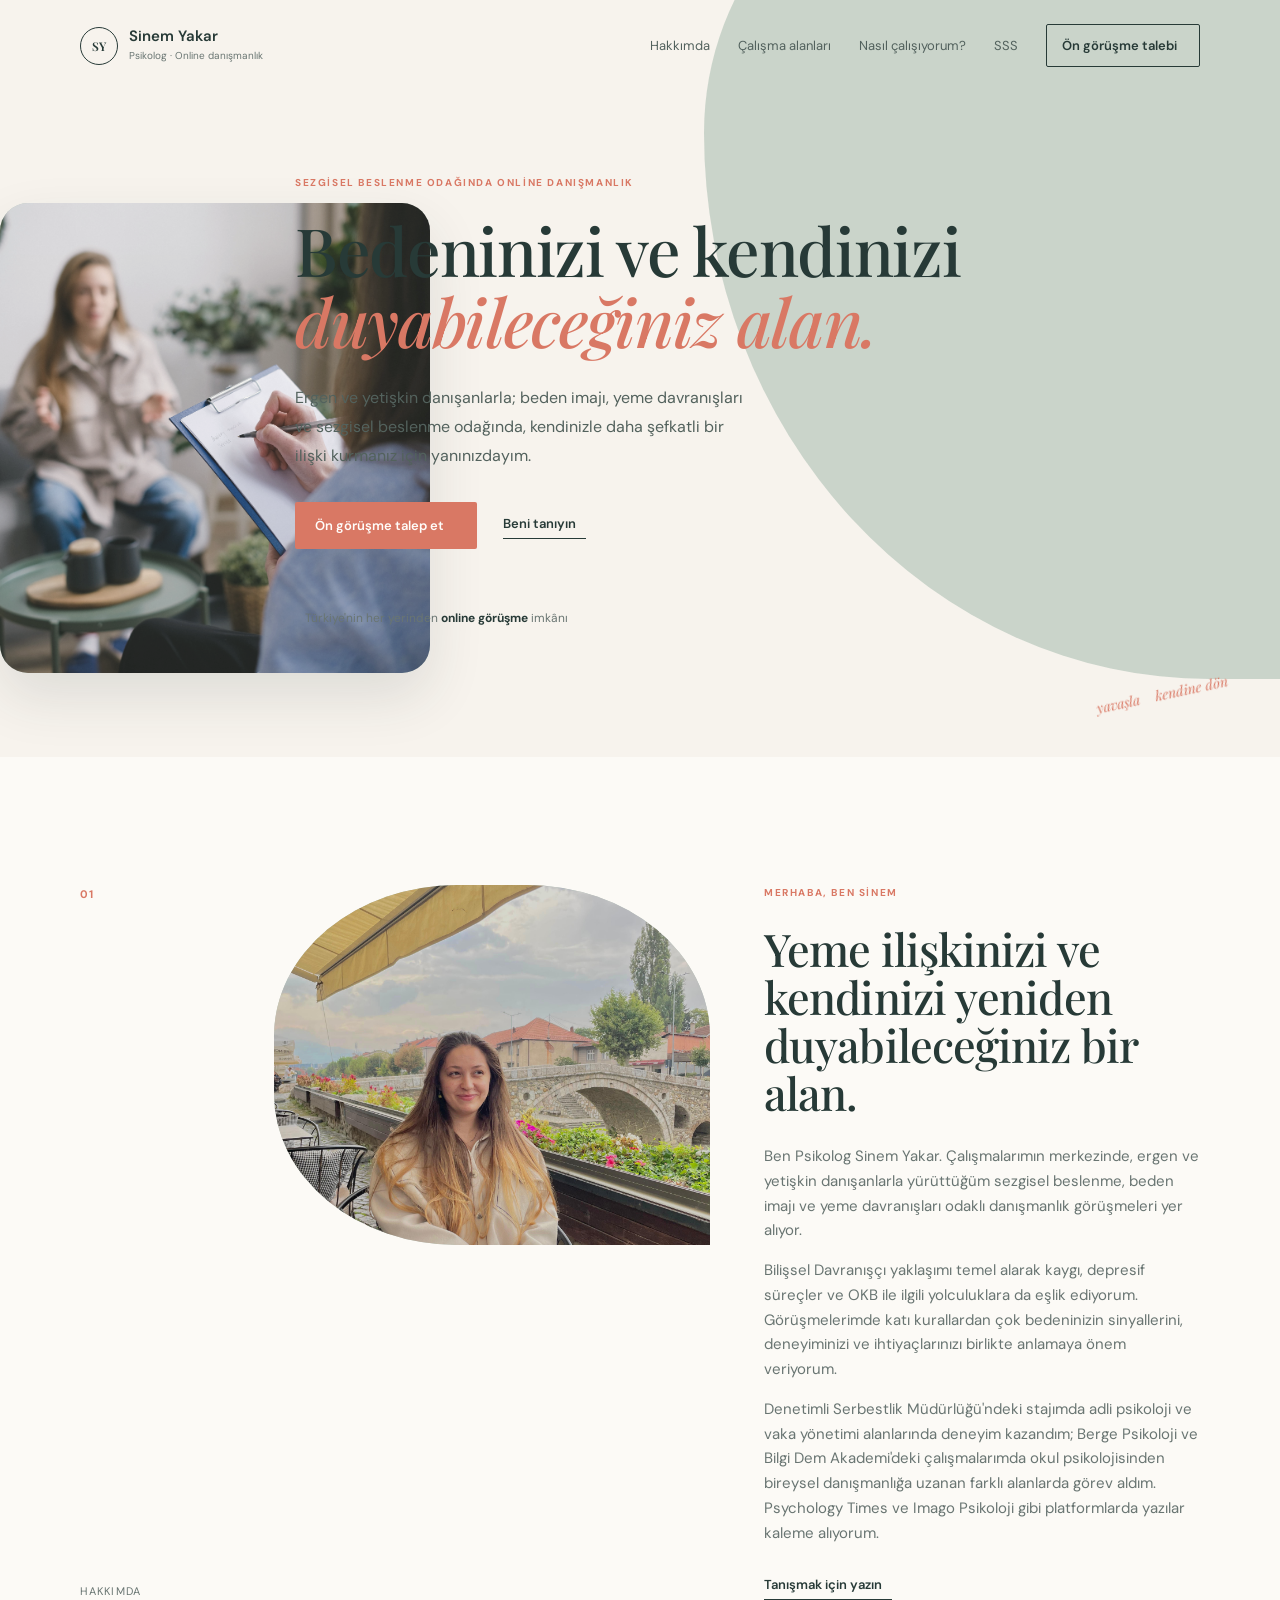
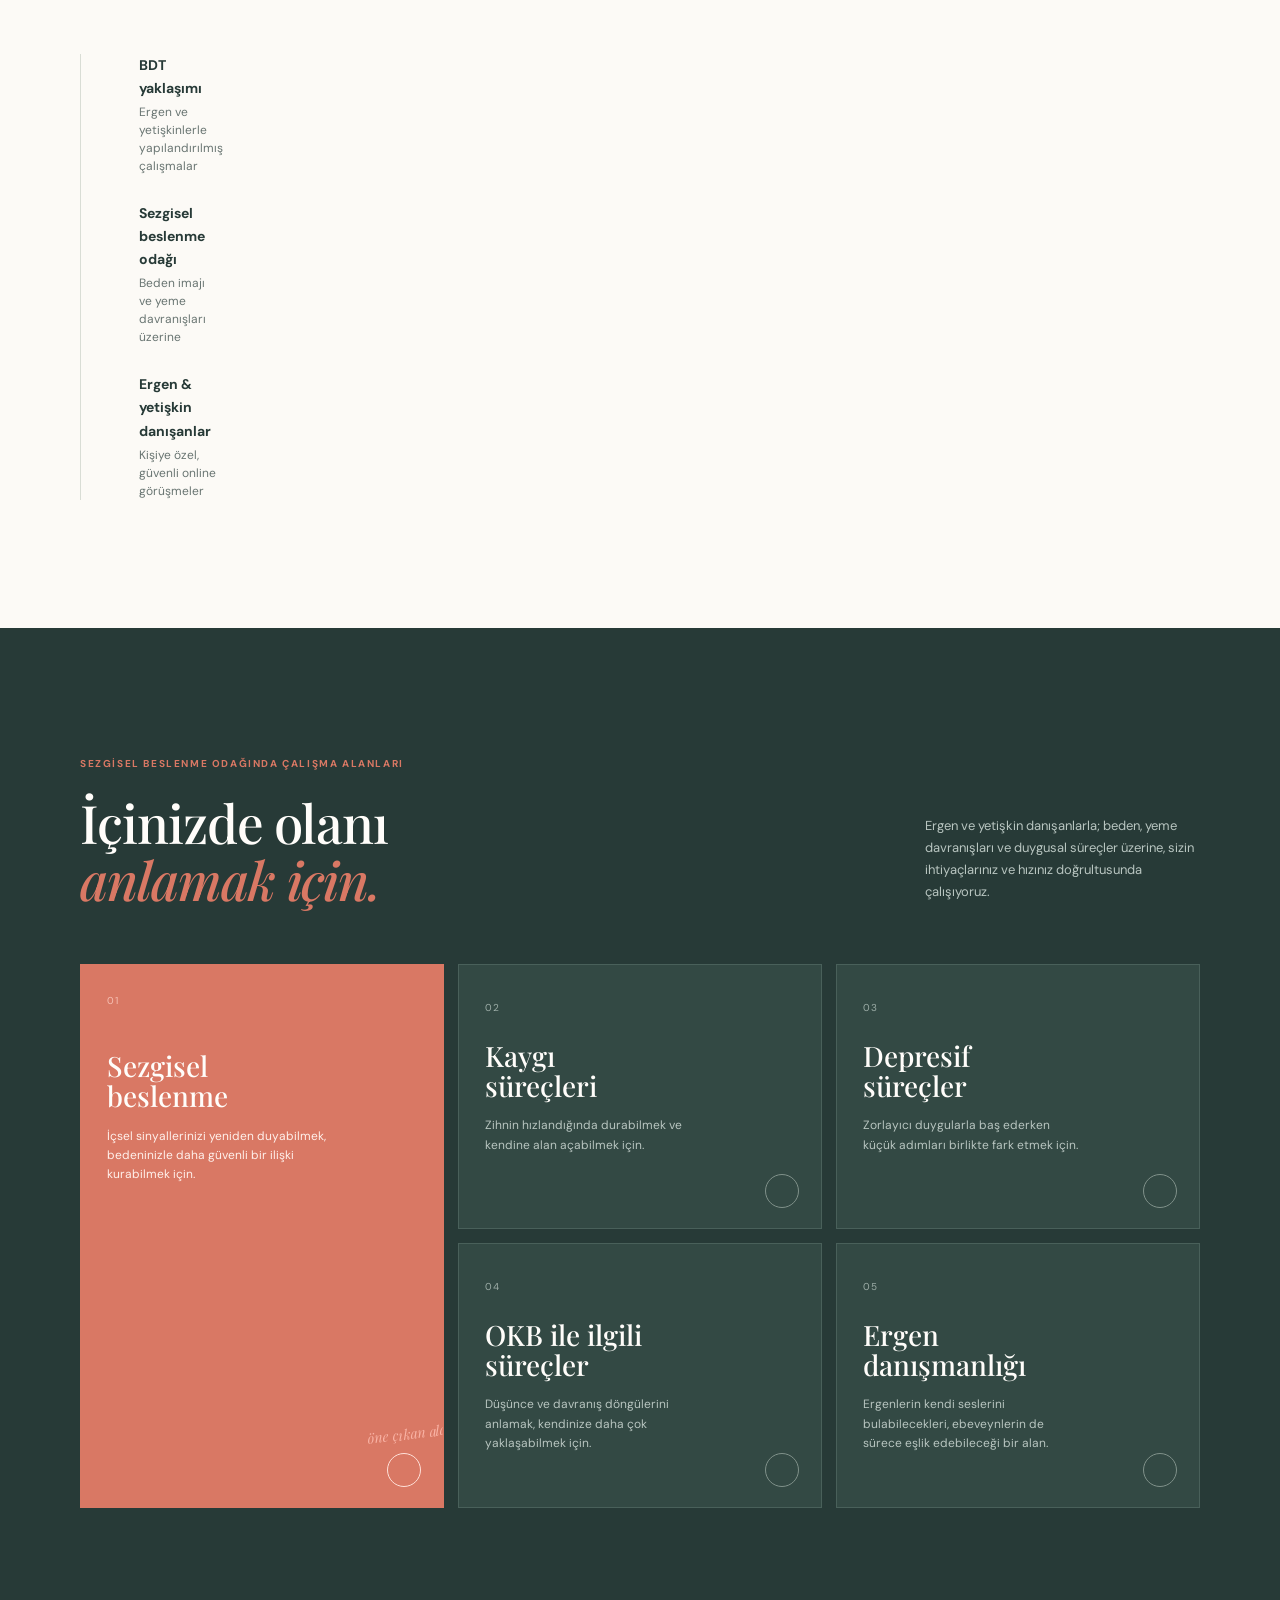
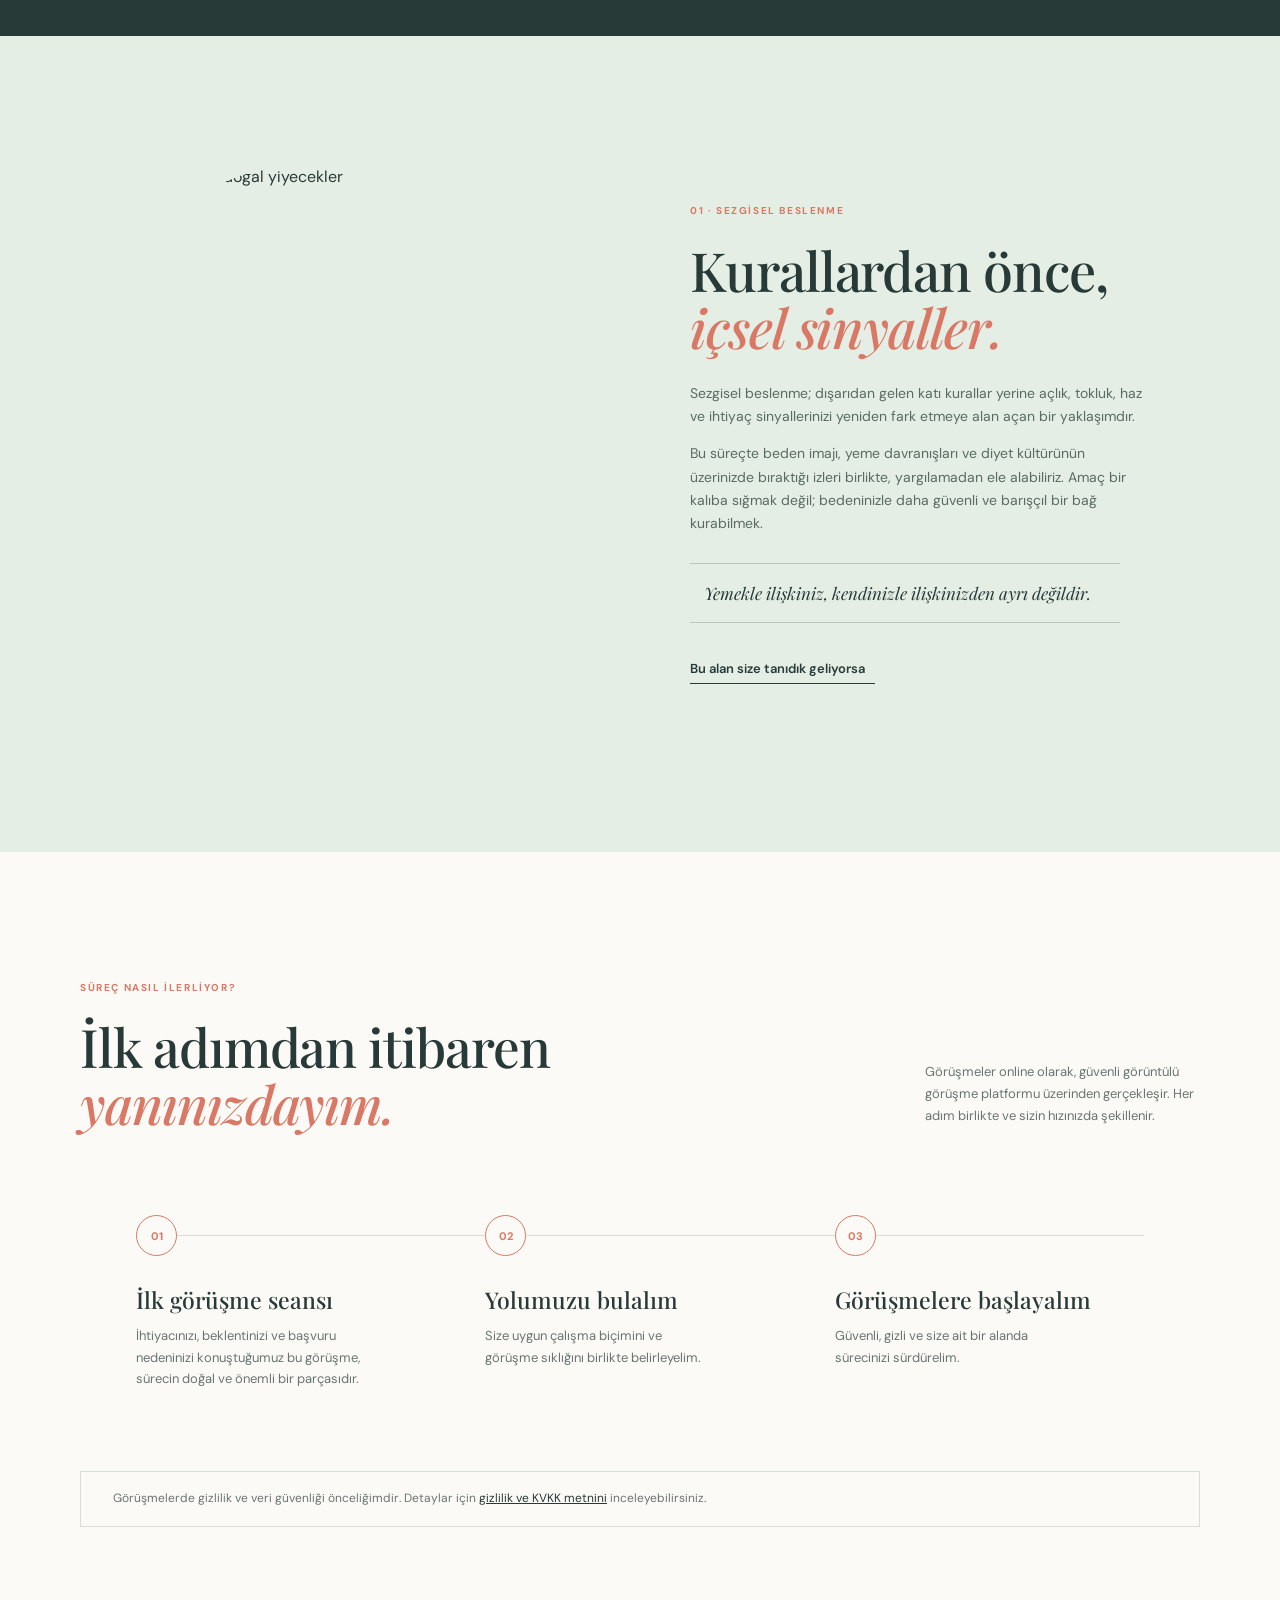
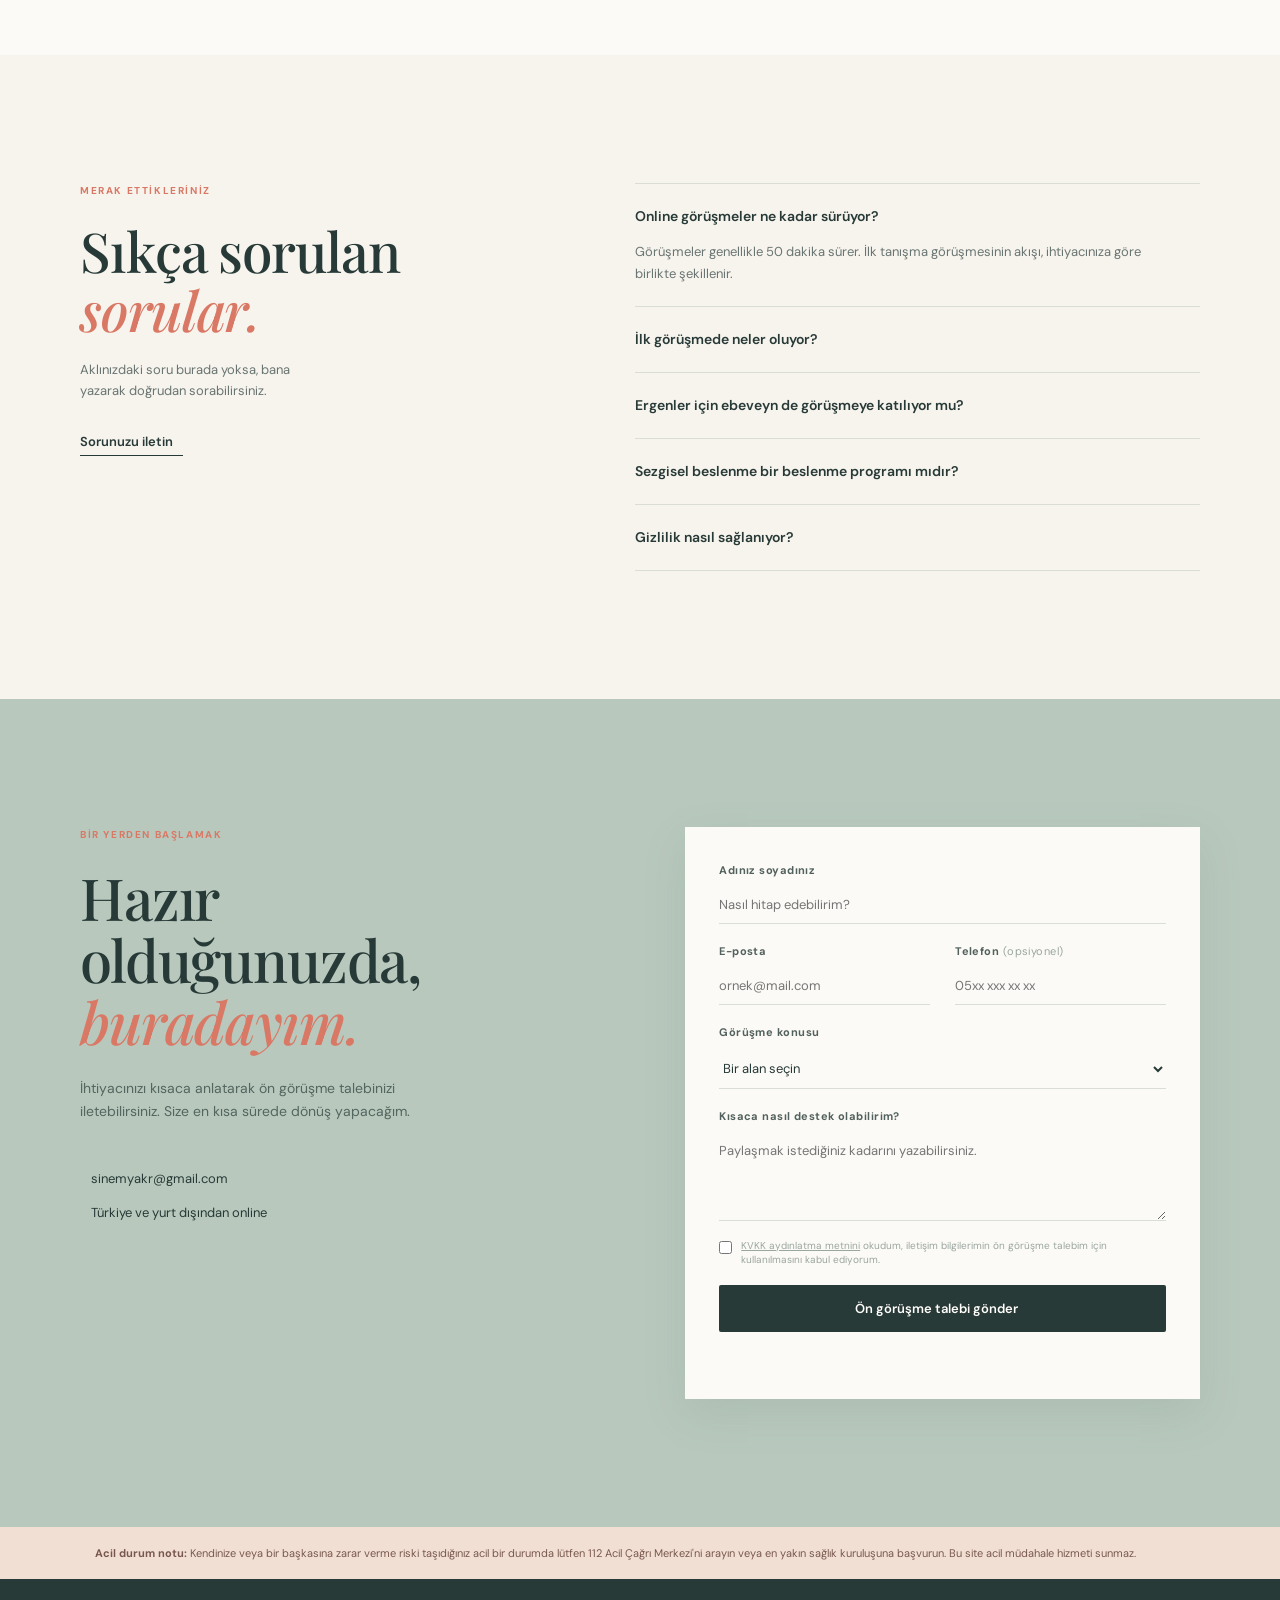
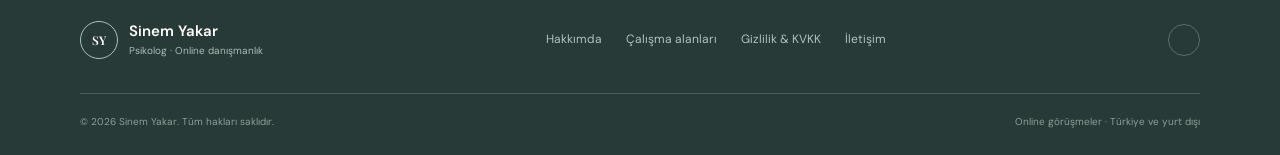
==== index.html @ a4e214bb "Add files via upload" ====
<!doctype html>
<html lang="tr">
<head>
  <meta charset="utf-8">
  <meta name="viewport" content="width=device-width, initial-scale=1">
  <title>Psikolog Sinem Yakar | Online Danışmanlık</title>
  <meta name="description" content="Psikolog Sinem Yakar ile ergen ve yetişkinlere yönelik sezgisel beslenme odağında online danışmanlık görüşmeleri.">
  <meta name="theme-color" content="#f6f1e9">
  <link rel="preconnect" href="https://fonts.googleapis.com">
  <link rel="preconnect" href="https://fonts.gstatic.com" crossorigin>
  <link href="https://fonts.googleapis.com/css2?family=DM+Sans:wght@400;500;600;700&family=Playfair+Display:wght@500;600&display=swap" rel="stylesheet">
  <link rel="stylesheet" href="styles.css">
  <script src="https://unpkg.com/lucide@latest"></script>
</head>
<body>
  <header class="site-header" id="top">
    <div class="container nav-wrap">
      <a class="brand" href="#top" aria-label="Psikolog Sinem Yakar ana sayfa">
        <span class="brand-mark">SY</span>
        <span><strong>Sinem Yakar</strong><small>Psikolog · Online danışmanlık</small></span>
      </a>
      <button class="menu-toggle" type="button" aria-expanded="false" aria-controls="main-nav" aria-label="Menüyü aç">
        <i data-lucide="menu"></i>
      </button>
      <nav id="main-nav" class="main-nav" aria-label="Ana menü">
        <a href="#hakkimda">Hakkımda</a>
        <a href="#alanlar">Çalışma alanları</a>
        <a href="#nasil">Nasıl çalışıyorum?</a>
        <a href="#sss">SSS</a>
        <a class="nav-cta" href="#iletisim">Ön görüşme talebi <i data-lucide="arrow-up-right"></i></a>
      </nav>
    </div>
  </header>

  <main>
    <section class="hero section-pad">
      <div class="hero-text container">
        <p class="eyebrow reveal">Sezgisel beslenme odağında online danışmanlık</p>
        <h1 class="reveal delay-1">Bedeninizi ve kendinizi<br><em>duyabileceğiniz alan.</em></h1>
        <p class="hero-copy reveal delay-2">Ergen ve yetişkin danışanlarla; beden imajı, yeme davranışları ve sezgisel beslenme odağında, kendinizle daha şefkatli bir ilişki kurmanız için yanınızdayım.</p>
        <div class="hero-actions reveal delay-3">
          <a class="button button-primary" href="#iletisim">Ön görüşme talep et <i data-lucide="arrow-up-right"></i></a>
          <a class="text-link" href="#hakkimda">Beni tanıyın <i data-lucide="arrow-down"></i></a>
        </div>
        <div class="hero-note reveal delay-3"><i data-lucide="video"></i><span>Türkiye'nin her yerinden <strong>online görüşme</strong> imkânı</span></div>
      </div>
      <div class="hero-visual" aria-hidden="true">
        <img src="assets/psikolog-gorusmesi.jpg" alt="Sakin bir psikolog görüşmesi ortamı">
      </div>
      <div class="hero-stamp" aria-hidden="true"><span>yavaşla</span><i data-lucide="sparkles"></i><span>kendine dön</span></div>
    </section>

    <section class="intro section-pad" id="hakkimda">
      <div class="container intro-grid">
        <div class="section-label"><span>01</span><span>Hakkımda</span></div>
        <div class="about-photo"><img src="assets/sinem-yakar.jpeg" alt="Psikolog Sinem Yakar" onerror="this.style.display='none'; this.parentElement.classList.add('image-missing');"><span class="image-missing-note">Sinem Yakar<br><small>Psikolog</small></span></div>
        <div class="intro-copy">
          <p class="eyebrow">Merhaba, ben Sinem</p>
          <h2>Yeme ilişkinizi ve kendinizi yeniden duyabileceğiniz bir alan.</h2>
          <p>Ben Psikolog Sinem Yakar. Çalışmalarımın merkezinde, ergen ve yetişkin danışanlarla yürüttüğüm sezgisel beslenme, beden imajı ve yeme davranışları odaklı danışmanlık görüşmeleri yer alıyor.</p>
          <p>Bilişsel Davranışçı yaklaşımı temel alarak kaygı, depresif süreçler ve OKB ile ilgili yolculuklara da eşlik ediyorum. Görüşmelerimde katı kurallardan çok bedeninizin sinyallerini, deneyiminizi ve ihtiyaçlarınızı birlikte anlamaya önem veriyorum.</p>
          <p>Denetimli Serbestlik Müdürlüğü'ndeki stajımda adli psikoloji ve vaka yönetimi alanlarında deneyim kazandım; Berge Psikoloji ve Bilgi Dem Akademi'deki çalışmalarımda okul psikolojisinden bireysel danışmanlığa uzanan farklı alanlarda görev aldım. Psychology Times ve Imago Psikoloji gibi platformlarda yazılar kaleme alıyorum.</p>
          <a class="text-link" href="#iletisim">Tanışmak için yazın <i data-lucide="arrow-up-right"></i></a>
        </div>
        <div class="credentials">
          <div class="credential"><span class="credential-icon"><i data-lucide="brain"></i></span><div><strong>BDT yaklaşımı</strong><p>Ergen ve yetişkinlerle yapılandırılmış çalışmalar</p></div></div>
          <div class="credential"><span class="credential-icon"><i data-lucide="utensils"></i></span><div><strong>Sezgisel beslenme odağı</strong><p>Beden imajı ve yeme davranışları üzerine</p></div></div>
          <div class="credential"><span class="credential-icon"><i data-lucide="book-open"></i></span><div><strong>Ergen & yetişkin danışanlar</strong><p>Kişiye özel, güvenli online görüşmeler</p></div></div>
        </div>
      </div>
    </section>

    <section class="areas section-pad" id="alanlar">
      <div class="container">
        <div class="section-heading"><div><p class="eyebrow">Sezgisel beslenme odağında çalışma alanları</p><h2>İçinizde olanı<br><em>anlamak için.</em></h2></div><p class="heading-aside">Ergen ve yetişkin danışanlarla; beden, yeme davranışları ve duygusal süreçler üzerine, sizin ihtiyaçlarınız ve hızınız doğrultusunda çalışıyoruz.</p></div>
        <div class="area-grid">
          <article class="area-card area-featured"><span class="area-number">01</span><span class="area-icon"><i data-lucide="leaf"></i></span><h3>Sezgisel<br>beslenme</h3><p>İçsel sinyallerinizi yeniden duyabilmek, bedeninizle daha güvenli bir ilişki kurabilmek için.</p><a href="#iletisim" aria-label="Sezgisel beslenme için iletişime geçin"><i data-lucide="arrow-up-right"></i></a><span class="card-scribble">öne çıkan alan</span></article>
          <article class="area-card"><span class="area-number">02</span><span class="area-icon"><i data-lucide="cloud-sun"></i></span><h3>Kaygı<br>süreçleri</h3><p>Zihnin hızlandığında durabilmek ve kendine alan açabilmek için.</p><a href="#iletisim" aria-label="Kaygı süreçleri için iletişime geçin"><i data-lucide="arrow-up-right"></i></a></article>
          <article class="area-card"><span class="area-number">03</span><span class="area-icon"><i data-lucide="sunrise"></i></span><h3>Depresif<br>süreçler</h3><p>Zorlayıcı duygularla baş ederken küçük adımları birlikte fark etmek için.</p><a href="#iletisim" aria-label="Depresif süreçler için iletişime geçin"><i data-lucide="arrow-up-right"></i></a></article>
          <article class="area-card"><span class="area-number">04</span><span class="area-icon"><i data-lucide="refresh-cw"></i></span><h3>OKB ile ilgili<br>süreçler</h3><p>Düşünce ve davranış döngülerini anlamak, kendinize daha çok yaklaşabilmek için.</p><a href="#iletisim" aria-label="OKB süreçleri için iletişime geçin"><i data-lucide="arrow-up-right"></i></a></article>
          <article class="area-card area-teen"><span class="area-number">05</span><span class="area-icon"><i data-lucide="headphones"></i></span><h3>Ergen<br>danışmanlığı</h3><p>Ergenlerin kendi seslerini bulabilecekleri, ebeveynlerin de sürece eşlik edebileceği bir alan.</p><a href="#iletisim" aria-label="Ergen danışmanlığı için iletişime geçin"><i data-lucide="arrow-up-right"></i></a></article>
        </div>
      </div>
    </section>

    <section class="intuitive section-pad">
      <div class="container intuitive-grid">
        <div class="intuitive-image"><img src="https://images.unsplash.com/photo-1498837167922-ddd27525d352?auto=format&fit=crop&w=1000&q=85" alt="Masada renkli ve doğal yiyecekler"></div>
        <div class="intuitive-copy"><p class="eyebrow">01 · Sezgisel beslenme</p><h2>Kurallardan önce,<br><em>içsel sinyaller.</em></h2><p>Sezgisel beslenme; dışarıdan gelen katı kurallar yerine açlık, tokluk, haz ve ihtiyaç sinyallerinizi yeniden fark etmeye alan açan bir yaklaşımdır.</p><p>Bu süreçte beden imajı, yeme davranışları ve diyet kültürünün üzerinizde bıraktığı izleri birlikte, yargılamadan ele alabiliriz. Amaç bir kalıba sığmak değil; bedeninizle daha güvenli ve barışçıl bir bağ kurabilmek.</p><div class="quote"><i data-lucide="quote"></i><p>Yemekle ilişkiniz, kendinizle ilişkinizden ayrı değildir.</p></div><a class="text-link" href="#iletisim">Bu alan size tanıdık geliyorsa <i data-lucide="arrow-up-right"></i></a></div>
      </div>
    </section>

    <section class="process section-pad" id="nasil">
      <div class="container"><div class="section-heading process-heading"><div><p class="eyebrow">Süreç nasıl ilerliyor?</p><h2>İlk adımdan itibaren<br><em>yanınızdayım.</em></h2></div><p class="heading-aside">Görüşmeler online olarak, güvenli görüntülü görüşme platformu üzerinden gerçekleşir. Her adım birlikte ve sizin hızınızda şekillenir.</p></div><div class="process-line"><div class="process-step"><span>01</span><h3>İlk görüşme seansı</h3><p>İhtiyacınızı, beklentinizi ve başvuru nedeninizi konuştuğumuz bu görüşme, sürecin doğal ve önemli bir parçasıdır.</p></div><div class="process-step"><span>02</span><h3>Yolumuzu bulalım</h3><p>Size uygun çalışma biçimini ve görüşme sıklığını birlikte belirleyelim.</p></div><div class="process-step"><span>03</span><h3>Görüşmelere başlayalım</h3><p>Güvenli, gizli ve size ait bir alanda sürecinizi sürdürelim.</p></div></div><div class="privacy-note"><i data-lucide="lock-keyhole"></i><span>Görüşmelerde gizlilik ve veri güvenliği önceliğimdir. Detaylar için <a href="gizlilik.html">gizlilik ve KVKK metnini</a> inceleyebilirsiniz.</span></div></div>
    </section>

    <section class="faq section-pad" id="sss"><div class="container faq-grid"><div><p class="eyebrow">Merak ettikleriniz</p><h2>Sıkça sorulan<br><em>sorular.</em></h2><p class="faq-intro">Aklınızdaki soru burada yoksa, bana yazarak doğrudan sorabilirsiniz.</p><a class="text-link" href="#iletisim">Sorunuzu iletin <i data-lucide="arrow-up-right"></i></a></div><div class="accordion"><details open><summary>Online görüşmeler ne kadar sürüyor?<i data-lucide="plus"></i></summary><p>Görüşmeler genellikle 50 dakika sürer. İlk tanışma görüşmesinin akışı, ihtiyacınıza göre birlikte şekillenir.</p></details><details><summary>İlk görüşmede neler oluyor?<i data-lucide="plus"></i></summary><p>İlk görüşmede sizi ve başvuru nedeninizi tanımaya, beklentilerinizi anlamaya ve nasıl ilerleyebileceğimizi konuşmaya zaman ayırıyoruz.</p></details><details><summary>Ergenler için ebeveyn de görüşmeye katılıyor mu?<i data-lucide="plus"></i></summary><p>Ergenin yaşı ve ihtiyacına göre ebeveynle kısa bilgilendirme görüşmeleri planlanabilir. Sürecin sınırlarını ve gizliliğini birlikte netleştiririz.</p></details><details><summary>Sezgisel beslenme bir beslenme programı mıdır?<i data-lucide="plus"></i></summary><p>Hayır. Bu yaklaşım katı listeler ya da hedefler yerine, bedeninizin sinyallerini ve yeme deneyiminizi fark etmeye odaklanır.</p></details><details><summary>Gizlilik nasıl sağlanıyor?<i data-lucide="plus"></i></summary><p>Görüşmeler güvenli bir bağlantı üzerinden gerçekleştirilir. Kişisel verilerin işlenmesine ilişkin ayrıntıları gizlilik metninde bulabilirsiniz.</p></details></div></div></section>

    <section class="contact section-pad" id="iletisim"><div class="container contact-grid"><div class="contact-intro"><p class="eyebrow">Bir yerden başlamak</p><h2>Hazır olduğunuzda,<br><em>buradayım.</em></h2><p>İhtiyacınızı kısaca anlatarak ön görüşme talebinizi iletebilirsiniz. Size en kısa sürede dönüş yapacağım.</p><div class="contact-details"><a href="mailto:sinemyakr@gmail.com"><i data-lucide="mail"></i> sinemyakr@gmail.com</a><span><i data-lucide="video"></i> Türkiye ve yurt dışından online</span></div></div><form class="contact-form" id="contact-form"><label>Adınız soyadınız<input name="name" type="text" autocomplete="name" required placeholder="Nasıl hitap edebilirim?"></label><div class="form-row"><label>E-posta<input name="email" type="email" autocomplete="email" required placeholder="ornek@mail.com"></label><label>Telefon <span>(opsiyonel)</span><input name="phone" type="tel" autocomplete="tel" placeholder="05xx xxx xx xx"></label></div><label>Görüşme konusu<select name="topic" required><option value="" disabled selected>Bir alan seçin</option><option>Sezgisel beslenme</option><option>Kaygı süreçleri</option><option>Depresif süreçler</option><option>OKB ile ilgili süreçler</option><option>Ergen danışmanlığı</option><option>Diğer</option></select></label><label>Kısaca nasıl destek olabilirim?<textarea name="message" rows="4" placeholder="Paylaşmak istediğiniz kadarını yazabilirsiniz."></textarea></label><label class="consent"><input type="checkbox" required><span><a href="gizlilik.html">KVKK aydınlatma metnini</a> okudum, iletişim bilgilerimin ön görüşme talebim için kullanılmasını kabul ediyorum.</span></label><button class="button button-dark" type="submit">Ön görüşme talebi gönder <i data-lucide="arrow-up-right"></i></button><p class="form-status" id="form-status" role="status"></p></form></div></section>

    <aside class="emergency"><div class="container emergency-inner"><i data-lucide="life-buoy"></i><p><strong>Acil durum notu:</strong> Kendinize veya bir başkasına zarar verme riski taşıdığınız acil bir durumda lütfen 112 Acil Çağrı Merkezi'ni arayın veya en yakın sağlık kuruluşuna başvurun. Bu site acil müdahale hizmeti sunmaz.</p></div></aside>
  </main>

  <footer class="site-footer"><div class="container footer-top"><a class="brand" href="#top"><span class="brand-mark">SY</span><span><strong>Sinem Yakar</strong><small>Psikolog · Online danışmanlık</small></span></a><div class="footer-links"><a href="#hakkimda">Hakkımda</a><a href="#alanlar">Çalışma alanları</a><a href="gizlilik.html">Gizlilik & KVKK</a><a href="#iletisim">İletişim</a></div><a class="social" href="https://instagram.com" target="_blank" rel="noreferrer" aria-label="Instagram"><i data-lucide="instagram"></i></a></div><div class="container footer-bottom"><span>© 2026 Sinem Yakar. Tüm hakları saklıdır.</span><span>Online görüşmeler · Türkiye ve yurt dışı</span></div></footer>
  <script src="script.js"></script>
</body>
</html>
---- styles.css ----
@media(max-width:560px){main section.hero .hero-visual{position:relative!important;left:0!important;right:auto!important;transform:none!important;margin:58px auto 0!important}}
@media(max-width:560px){.hero .hero-visual{left:0!important;right:auto!important;margin-left:calc((100% - 250px)/2)!important;margin-right:0!important;transform:none!important}}
@media(max-width:560px){.hero .hero-visual{left:50%!important;right:auto!important;margin:58px 0 0!important;transform:translateX(-50%)!important}}
.hero .hero-visual{margin:58px auto 0!important}
.hero .hero-visual{right:auto!important;left:auto!important;margin-left:auto!important;margin-right:auto!important}
.hero .hero-visual{margin-left:auto!important;margin-right:auto!important}
.hero .hero-visual{border-radius:28px!important}.hero .hero-visual:before{display:none!important}.hero .hero-visual-label{display:none!important}
.hero-visual{border-radius:28px}.hero-visual:before{display:none}.hero-visual img{object-position:center center}.hero-visual-label{display:none}
.hero .hero-visual{flex:none}@media(max-width:560px){.hero{min-height:0!important;padding-bottom:78px!important}.hero .hero-visual{position:relative!important;top:auto!important;right:auto!important;margin:58px 18px 0 auto!important;width:250px;height:285px}.hero .hero-stamp{display:none}}
.hero-visual{flex:none}@media(max-width:560px){.hero{min-height:0;padding-bottom:78px}.hero-text{position:relative;z-index:2}.hero-visual{position:relative;top:auto;right:auto;margin:58px 18px 0 auto;width:250px;height:285px}.hero-stamp{display:none}}
.hero-visual{position:absolute;z-index:1;right:8%;top:145px;width:min(34vw,430px);height:470px;overflow:hidden;border-radius:48% 48% 0 48%;background:var(--sage);box-shadow:0 24px 55px rgba(39,58,55,.12)}.hero-visual:before{content:'';position:absolute;inset:16px;border:1px solid rgba(255,253,250,.7);border-radius:44% 44% 0 44%;z-index:1}.hero-visual img{width:100%;height:100%;object-fit:cover;filter:saturate(.7) sepia(.08);opacity:.9}.hero-visual-label{position:absolute;z-index:2;bottom:22px;left:20px;display:flex;align-items:center;gap:7px;padding:8px 11px;background:var(--white);color:var(--ink);font:600 11px var(--sans);box-shadow:0 6px 18px rgba(39,58,55,.12)}.hero-visual-label svg{width:14px;color:var(--coral)}.hero-text{max-width:690px}.hero:after{right:-8%;width:55vw}.hero-stamp{right:3%;bottom:8%}@media(max-width:900px){.hero-visual{right:5%;top:405px;width:300px;height:350px}.hero{min-height:720px}.hero-text{max-width:620px}}@media(max-width:560px){.hero{min-height:735px}.hero-visual{top:455px;right:2%;width:250px;height:285px}.hero-visual-label{bottom:13px;left:13px;font-size:10px}.hero-text{max-width:none}}
.about-photo{height:360px}.intro-copy{min-width:0}@media(max-width:900px){.intro-grid{grid-template-columns:1fr;gap:45px}.about-photo{max-width:320px;height:390px}}
.intro-grid{grid-template-columns:140px 245px 1fr 1fr;gap:42px}.about-photo{height:360px;overflow:hidden;background:var(--sage);border-radius:42% 42% 0 42%;position:relative}.about-photo img{width:100%;height:100%;object-fit:cover;object-position:center 35%}.image-missing-note{display:none}.about-photo.image-missing{display:grid;place-items:center;text-align:center;color:var(--ink);font:italic 22px var(--serif)}.about-photo.image-missing .image-missing-note{display:block}.image-missing-note small{font:normal 11px var(--sans);color:var(--muted)}
@import url('https://fonts.googleapis.com/css2?family=DM+Sans:wght@400;500;600;700&family=Playfair+Display:wght@500;600&display=swap');
:root{--cream:#f7f3ed;--paper:#fcfaf6;--ink:#273a37;--muted:#697572;--sage:#b8c8bd;--sage-dark:#688279;--coral:#d97864;--line:#d9ddd5;--white:#fffdfa;--serif:'Playfair Display',Georgia,serif;--sans:'DM Sans',Arial,sans-serif}*{box-sizing:border-box}html{scroll-behavior:smooth}body{margin:0;background:var(--cream);color:var(--ink);font-family:var(--sans);font-size:16px;line-height:1.65}a{color:inherit;text-decoration:none}img{display:block;max-width:100%}.container{width:min(1120px,calc(100% - 64px));margin:0 auto}.section-pad{padding:128px 0}.site-header{position:absolute;z-index:10;top:0;left:0;width:100%;padding:24px 0}.nav-wrap{display:flex;align-items:center;justify-content:space-between}.brand{display:flex;align-items:center;gap:11px;color:var(--ink)}.brand-mark{width:38px;height:38px;display:grid;place-items:center;border:1px solid var(--ink);border-radius:50%;font:600 12px var(--serif);letter-spacing:.03em}.brand strong,.brand small{display:block}.brand strong{font-size:15px;font-weight:600;line-height:1.2}.brand small{font-size:10px;color:var(--muted);margin-top:3px}.main-nav{display:flex;align-items:center;gap:28px;font-size:13px;color:#52615d}.main-nav>a:not(.nav-cta){transition:color .2s}.main-nav>a:not(.nav-cta):hover{color:var(--coral)}.nav-cta{display:flex;align-items:center;gap:7px;padding:10px 15px;border:1px solid var(--ink);border-radius:2px;color:var(--ink);font-weight:600}.nav-cta svg{width:14px}.menu-toggle{display:none;border:0;background:none;color:var(--ink)}.hero{position:relative;min-height:720px;padding-top:175px;overflow:hidden;background:var(--cream)}.hero:after{content:'';position:absolute;right:-15%;top:-20%;width:60vw;height:75vw;max-height:830px;background:var(--sage);border-radius:52% 48% 0 100%;opacity:.7;z-index:0}.hero-text{position:relative;z-index:2}.eyebrow{margin:0 0 22px;text-transform:uppercase;letter-spacing:.16em;font-size:10px;font-weight:700;color:var(--coral)}h1,h2,h3,p{margin-top:0}h1,h2{font:500 clamp(43px,5.2vw,75px)/1.07 var(--serif);letter-spacing:-.02em}h1{max-width:720px;margin-bottom:28px}h1 em,h2 em{font-style:italic;color:var(--coral)}.hero-copy{max-width:455px;font-size:16px;color:#53625d;line-height:1.8;margin-bottom:32px}.hero-actions{display:flex;align-items:center;gap:26px}.button{display:inline-flex;align-items:center;justify-content:center;gap:13px;border:0;padding:15px 20px;border-radius:2px;font:600 13px var(--sans);cursor:pointer;transition:transform .2s,background .2s}.button:hover{transform:translateY(-2px)}.button svg{width:16px}.button-primary{background:var(--coral);color:var(--white)}.button-dark{background:var(--ink);color:var(--white);width:100%;font-size:13px}.text-link{display:inline-flex;align-items:center;gap:10px;border-bottom:1px solid var(--ink);padding-bottom:3px;font-weight:600;font-size:13px}.text-link svg{width:14px}.hero-note{display:flex;align-items:center;gap:10px;margin-top:60px;color:var(--muted);font-size:12px}.hero-note svg{width:17px;color:var(--coral)}.hero-note strong{color:var(--ink)}.hero-portrait{position:absolute;z-index:1;right:10%;top:122px;width:min(35vw,415px);height:min(53vw,570px)}.portrait-orbit{position:absolute;inset:-24px -33px 26px 13px;border:1px solid rgba(39,58,55,.35);border-radius:49% 51% 46% 54%/54% 42% 58% 46%;transform:rotate(23deg)}.portrait-frame{position:absolute;inset:0 0 25px 25px;overflow:hidden;border-radius:47% 47% 0 47%;background:#9daea4}.portrait-frame img{width:100%;height:100%;object-fit:cover;filter:saturate(.75)}.portrait-caption{position:absolute;bottom:0;left:0;display:flex;align-items:center;gap:9px;padding:11px 16px;background:var(--white);font:600 12px/1.2 var(--sans);box-shadow:0 5px 25px #455a5220}.portrait-caption small{font-weight:400;color:var(--muted);font-size:10px}.caption-dot{width:7px;height:7px;border-radius:50%;background:var(--coral)}.hero-stamp{position:absolute;right:4%;bottom:7%;z-index:2;display:flex;align-items:center;gap:8px;transform:rotate(-12deg);color:var(--coral);font:italic 14px var(--serif)}.hero-stamp svg{width:17px}.intro{background:var(--paper)}.intro-grid{display:grid;grid-template-columns:140px 1fr 1fr;gap:54px}.section-label{display:flex;flex-direction:column;justify-content:space-between;color:var(--muted);font-size:11px;text-transform:uppercase;letter-spacing:.1em}.section-label span:first-child{color:var(--coral);font-weight:700}.intro-copy h2{font-size:45px;max-width:510px;margin-bottom:28px}.intro-copy>p:not(.eyebrow){max-width:535px;color:var(--muted);font-size:15px}.intro-copy .text-link{margin-top:14px}.credentials{border-left:1px solid var(--line);padding-left:42px;display:flex;flex-direction:column;justify-content:center;gap:27px}.credential{display:flex;gap:16px;align-items:flex-start}.credential-icon{color:var(--coral);padding-top:3px}.credential-icon svg{width:20px}.credential strong{display:block;font-size:14px}.credential p{margin:3px 0 0;color:var(--muted);font-size:12px;line-height:1.5}.areas{background:var(--ink);color:var(--white)}.section-heading{display:flex;justify-content:space-between;align-items:end;margin-bottom:56px}.section-heading h2{margin:0;font-size:53px;color:var(--white)}.heading-aside{max-width:275px;color:#b8c5c0;font-size:13px;line-height:1.7;margin:0 0 4px}.area-grid{display:grid;grid-template-columns:repeat(3,1fr);gap:14px}.area-card{position:relative;min-height:265px;padding:28px 26px;background:#334944;border:1px solid #49605a;transition:transform .25s,background .25s;overflow:hidden}.area-card:hover{transform:translateY(-5px);background:#3b554e}.area-featured{grid-row:span 2;min-height:544px;background:var(--coral);border-color:var(--coral);display:flex;flex-direction:column}.area-featured:hover{background:#dc806c}.area-number{font-size:10px;color:#9eaea8;letter-spacing:.12em}.area-featured .area-number{color:#f6c0b4}.area-icon{display:block;margin:22px 0 20px;color:var(--sage)}.area-featured .area-icon{color:#ffe0d8}.area-icon svg{width:24px}.area-card h3{font:500 28px/1.08 var(--serif);margin-bottom:15px}.area-card p{color:#b8c5c0;font-size:12px;line-height:1.6;max-width:220px}.area-featured p{color:#fff0eb}.area-card>a{position:absolute;right:22px;bottom:20px;width:34px;height:34px;display:grid;place-items:center;border:1px solid #80918a;border-radius:50%;color:var(--white)}.area-card>a svg{width:15px}.area-featured>a{border-color:#ffe0d8}.card-scribble{position:absolute;right:-12px;bottom:64px;font:italic 14px var(--serif);transform:rotate(-7deg);color:#f9b3a5}.intuitive{background:#e5eee5}.intuitive-grid{display:grid;grid-template-columns:1fr 1fr;gap:100px;align-items:center}.intuitive-image{height:560px;overflow:hidden;border-radius:45% 0 45% 45%}.intuitive-image img{width:100%;height:100%;object-fit:cover;filter:saturate(.75)}.intuitive-copy h2{font-size:54px;margin-bottom:25px}.intuitive-copy>p:not(.eyebrow){max-width:455px;color:#5a6b64;font-size:14px}.quote{display:flex;gap:14px;margin:28px 0 32px;padding:17px 0;border-top:1px solid #bbc9bd;border-bottom:1px solid #bbc9bd;max-width:430px}.quote svg{width:18px;color:var(--coral);flex:none}.quote p{font:italic 17px/1.45 var(--serif);margin:0}.process{background:var(--paper)}.process-heading h2{color:var(--ink)}.process-heading .heading-aside{color:var(--muted)}.process-line{display:grid;grid-template-columns:repeat(3,1fr);gap:40px;position:relative;margin:84px 5% 68px}.process-line:before{content:'';position:absolute;left:0;right:0;top:20px;border-top:1px solid var(--line)}.process-step{position:relative}.process-step>span{width:41px;height:41px;display:grid;place-items:center;background:var(--paper);border:1px solid var(--coral);border-radius:50%;color:var(--coral);font-size:11px;font-weight:700;position:relative;margin-bottom:28px}.process-step h3{font:500 23px var(--serif);margin-bottom:10px}.process-step p{color:var(--muted);font-size:13px;max-width:230px}.privacy-note{display:flex;align-items:center;gap:12px;padding:17px 20px;border:1px solid var(--line);color:var(--muted);font-size:12px}.privacy-note svg{width:18px;color:var(--sage-dark);flex:none}.privacy-note a{text-decoration:underline;color:var(--ink)}.faq{background:var(--cream)}.faq-grid{display:grid;grid-template-columns:1fr 1.3fr;gap:120px}.faq h2{font-size:55px;margin-bottom:20px}.faq-intro{color:var(--muted);font-size:13px;max-width:255px;margin-bottom:26px}.accordion details{border-top:1px solid var(--line);padding:21px 0}.accordion details:last-child{border-bottom:1px solid var(--line)}.accordion summary{display:flex;justify-content:space-between;align-items:center;list-style:none;cursor:pointer;font-size:14px;font-weight:600}.accordion summary::-webkit-details-marker{display:none}.accordion summary svg{width:18px;transition:transform .2s}.accordion details[open] summary svg{transform:rotate(45deg)}.accordion details p{max-width:540px;margin:13px 25px 0 0;color:var(--muted);font-size:13px;line-height:1.7}.contact{background:var(--sage)}.contact-grid{display:grid;grid-template-columns:1fr 1.05fr;gap:115px}.contact-intro h2{font-size:58px;margin-bottom:25px}.contact-intro>p:not(.eyebrow){max-width:340px;color:#53665f;font-size:14px}.contact-details{display:flex;flex-direction:column;gap:13px;margin-top:45px;color:var(--ink);font-size:13px}.contact-details a,.contact-details span{display:flex;align-items:center;gap:11px}.contact-details svg{width:16px;color:var(--coral)}.contact-form{padding:34px;background:var(--paper);box-shadow:0 15px 40px #667f7025}.contact-form label{display:block;margin-bottom:18px;color:#52615d;font-size:11px;font-weight:700;letter-spacing:.04em}.contact-form label span{font-weight:400;color:#9aa6a0}.contact-form input,.contact-form select,.contact-form textarea{display:block;width:100%;margin-top:7px;border:0;border-bottom:1px solid var(--line);border-radius:0;background:transparent;padding:10px 0;color:var(--ink);font:400 13px var(--sans);outline:none}.contact-form textarea{resize:vertical}.contact-form input:focus,.contact-form select:focus,.contact-form textarea:focus{border-color:var(--coral)}.form-row{display:grid;grid-template-columns:1fr 1fr;gap:25px}.consent{display:flex!important;gap:9px;align-items:flex-start;font-weight:400!important;letter-spacing:0!important;line-height:1.4}.consent input{width:auto;margin:2px 0 0;accent-color:var(--coral)}.consent span{font-size:10px}.consent a{text-decoration:underline}.form-status{min-height:20px;color:var(--sage-dark);font-size:12px;margin:13px 0 0}.emergency{background:#f2dfd4}.emergency-inner{display:flex;align-items:center;gap:15px;padding:18px 0;color:#78584e;font-size:11px;line-height:1.5}.emergency-inner svg{width:19px;flex:none;color:var(--coral)}.emergency-inner p{margin:0}.site-footer{background:var(--ink);color:var(--white);padding:42px 0 24px}.footer-top{display:flex;align-items:center;justify-content:space-between;padding-bottom:34px;border-bottom:1px solid #4b5b56}.site-footer .brand{color:var(--white)}.site-footer .brand-mark{border-color:#afbfba}.site-footer .brand small{color:#aebbb6}.footer-links{display:flex;gap:24px;color:#b3c0bb;font-size:12px}.footer-links a:hover{color:var(--white)}.social{width:32px;height:32px;border:1px solid #5b6d66;border-radius:50%;display:grid;place-items:center}.social svg{width:15px}.footer-bottom{display:flex;justify-content:space-between;padding-top:20px;color:#8e9e97;font-size:10px}.reveal{animation:rise .8s both}.delay-1{animation-delay:.1s}.delay-2{animation-delay:.2s}.delay-3{animation-delay:.3s}@keyframes rise{from{opacity:0;transform:translateY(18px)}to{opacity:1;transform:none}}@media(max-width:900px){.container{width:min(100% - 40px,640px)}.section-pad{padding:88px 0}.main-nav{gap:15px}.main-nav>a:not(.nav-cta){display:none}.hero{min-height:700px;padding-top:150px}.hero:after{right:-30%;width:85vw}.hero-portrait{right:5%;top:410px;width:280px;height:350px;opacity:.95}.hero-text{max-width:600px}.hero-stamp{display:none}.intro-grid,.intuitive-grid,.contact-grid{grid-template-columns:1fr;gap:45px}.section-label{flex-direction:row;justify-content:space-between}.credentials{border-left:0;border-top:1px solid var(--line);padding:30px 0 0;display:grid;grid-template-columns:repeat(3,1fr);gap:20px}.section-heading{align-items:start;flex-direction:column;gap:25px}.area-grid{grid-template-columns:1fr 1fr}.area-featured{grid-row:span 1;min-height:320px}.area-card{min-height:250px}.intuitive-image{height:390px;max-width:480px}.process-line{margin-left:0;margin-right:0}.faq-grid{grid-template-columns:1fr;gap:45px}.contact-grid{gap:45px}.footer-links{display:none}}
@media(max-width:560px){.container{width:calc(100% - 36px)}.site-header{padding:18px 0}.menu-toggle{display:block}.main-nav{position:absolute;left:18px;right:18px;top:68px;display:none;flex-direction:column;align-items:stretch;background:var(--paper);padding:16px;box-shadow:0 10px 30px #273a3720}.main-nav.open{display:flex}.main-nav>a:not(.nav-cta){display:block;padding:9px}.nav-cta{justify-content:center;margin-top:4px}.hero{min-height:685px;padding-top:140px}.hero h1{font-size:47px}.hero-copy{font-size:14px}.hero-actions{align-items:flex-start;flex-direction:column;gap:18px}.hero-portrait{top:445px;right:2%;width:235px;height:280px}.hero-note{margin-top:30px}.section-heading h2,.intro-copy h2,.intuitive-copy h2,.faq h2,.contact-intro h2{font-size:42px}.area-grid{grid-template-columns:1fr}.area-featured{min-height:340px}.credentials{grid-template-columns:1fr}.process-line{grid-template-columns:1fr;gap:30px;margin-top:50px}.process-line:before{left:20px;top:20px;bottom:20px;border-top:0;border-left:1px solid var(--line)}.process-step{display:grid;grid-template-columns:55px 1fr;column-gap:14px}.process-step>span{grid-row:span 2;margin-bottom:0}.process-step h3{align-self:end;margin:0}.process-step p{margin:4px 0 0}.form-row{grid-template-columns:1fr;gap:0}.contact-form{padding:25px 20px}.footer-top{align-items:flex-start}.footer-bottom{gap:12px;flex-direction:column}.emergency-inner{align-items:flex-start}}
.legal-page{background:var(--cream);padding-top:1px}.legal-page .site-header{position:relative}.legal-content{padding:90px 0 130px}.legal-content h1{font-size:clamp(55px,7vw,86px);margin-bottom:16px}.legal-updated{color:var(--muted);font-size:12px}.legal-body{max-width:720px;margin:70px 0 0 18%;border-top:1px solid var(--line)}.legal-body section{padding:28px 0;border-bottom:1px solid var(--line)}.legal-body h2{font:500 24px var(--serif);margin-bottom:10px}.legal-body p{color:var(--muted);font-size:14px;margin:0;line-height:1.8}.legal-body a{text-decoration:underline;color:var(--ink)}.legal-note{background:#f2dfd4;padding:28px!important;border:0!important;margin-top:25px}.legal-note h2{color:#78584e}.legal-note p{color:#78584e}@media(max-width:700px){.legal-content{padding:60px 0 90px}.legal-body{margin-left:0;margin-top:50px}.legal-body h2{font-size:21px}}
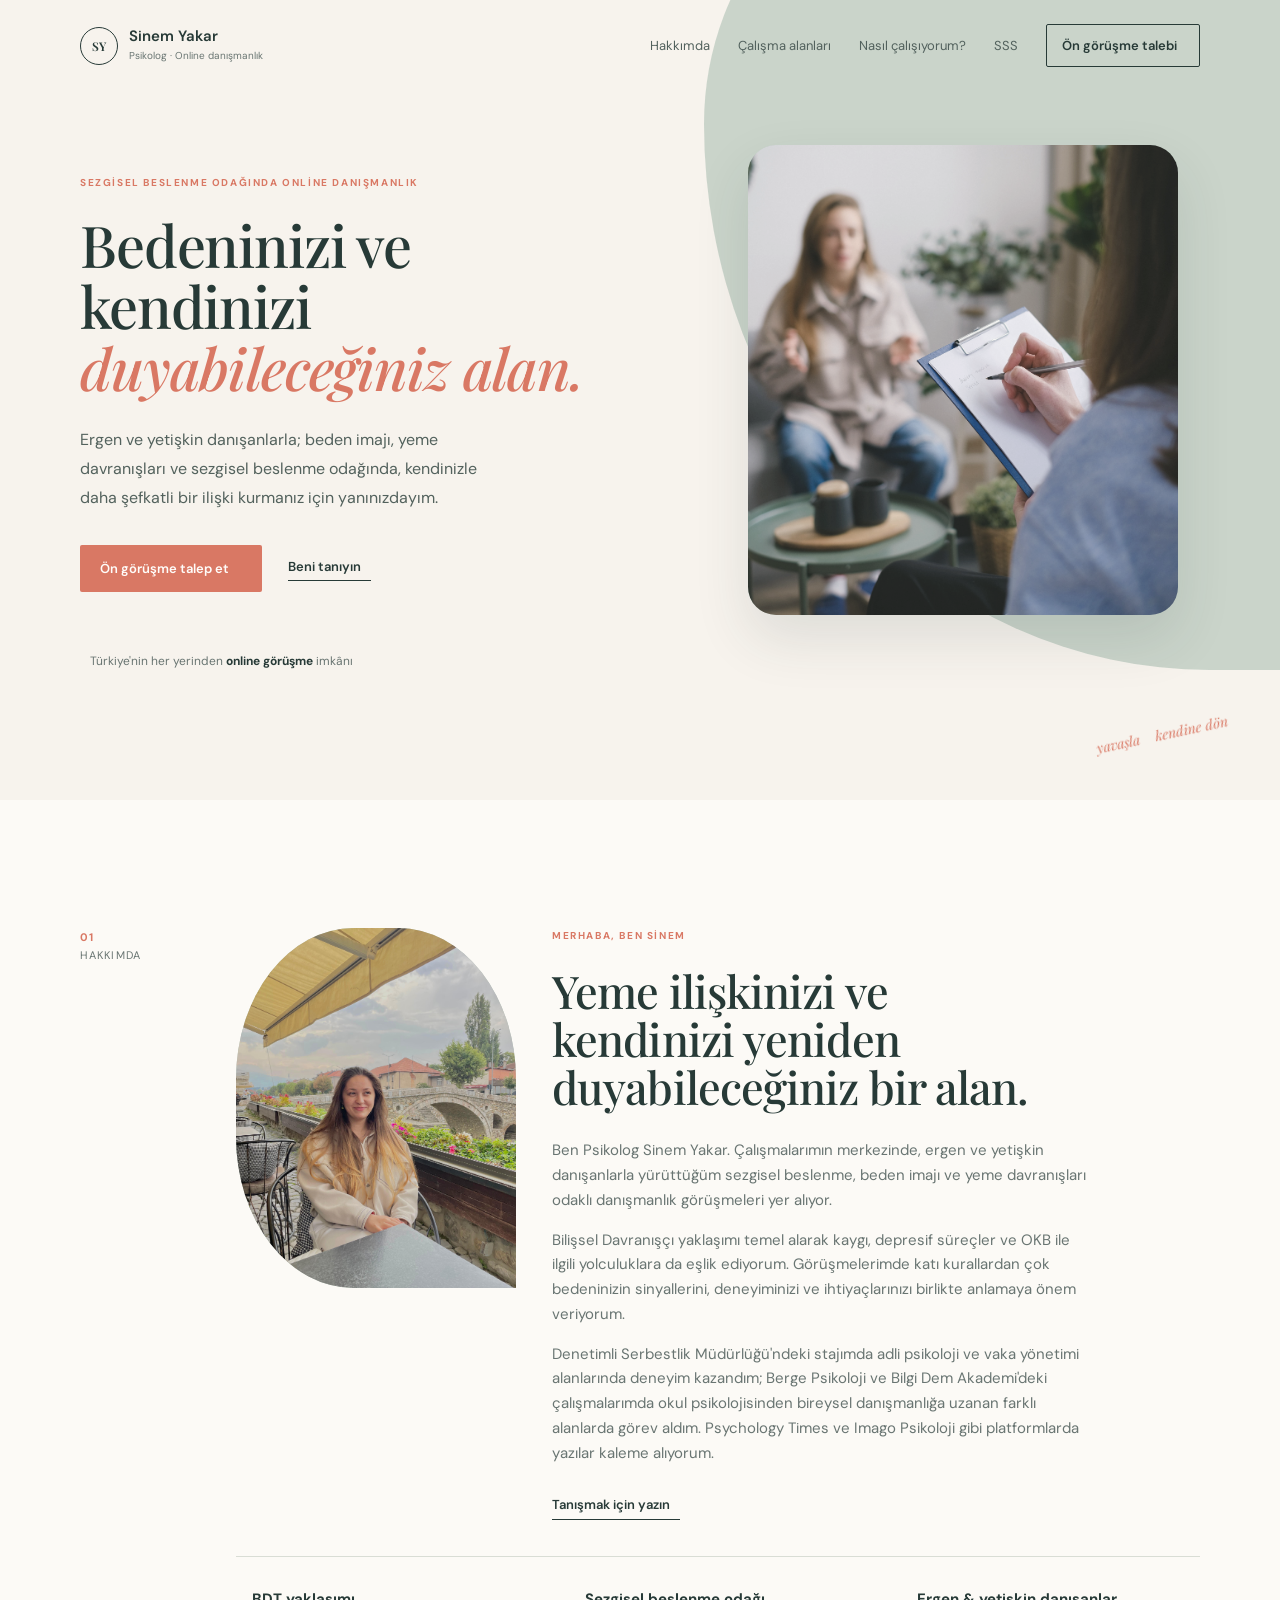
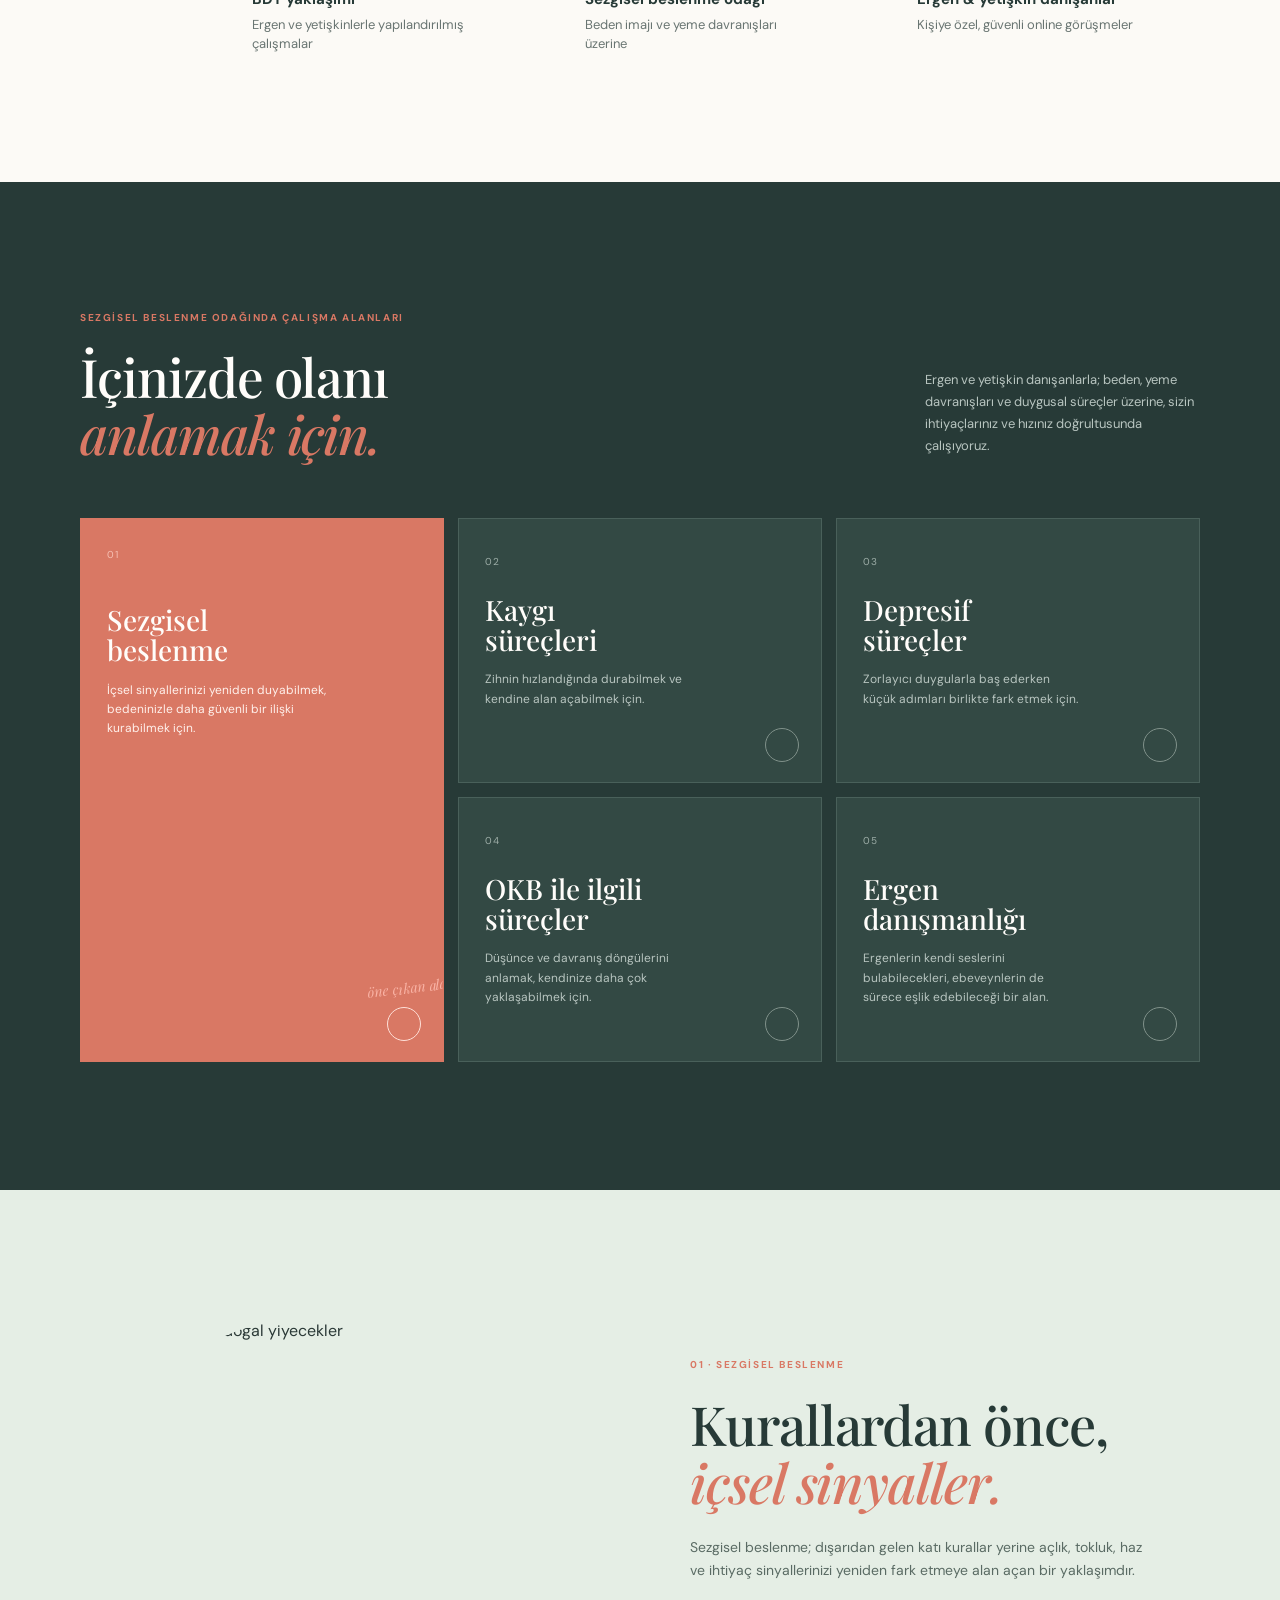
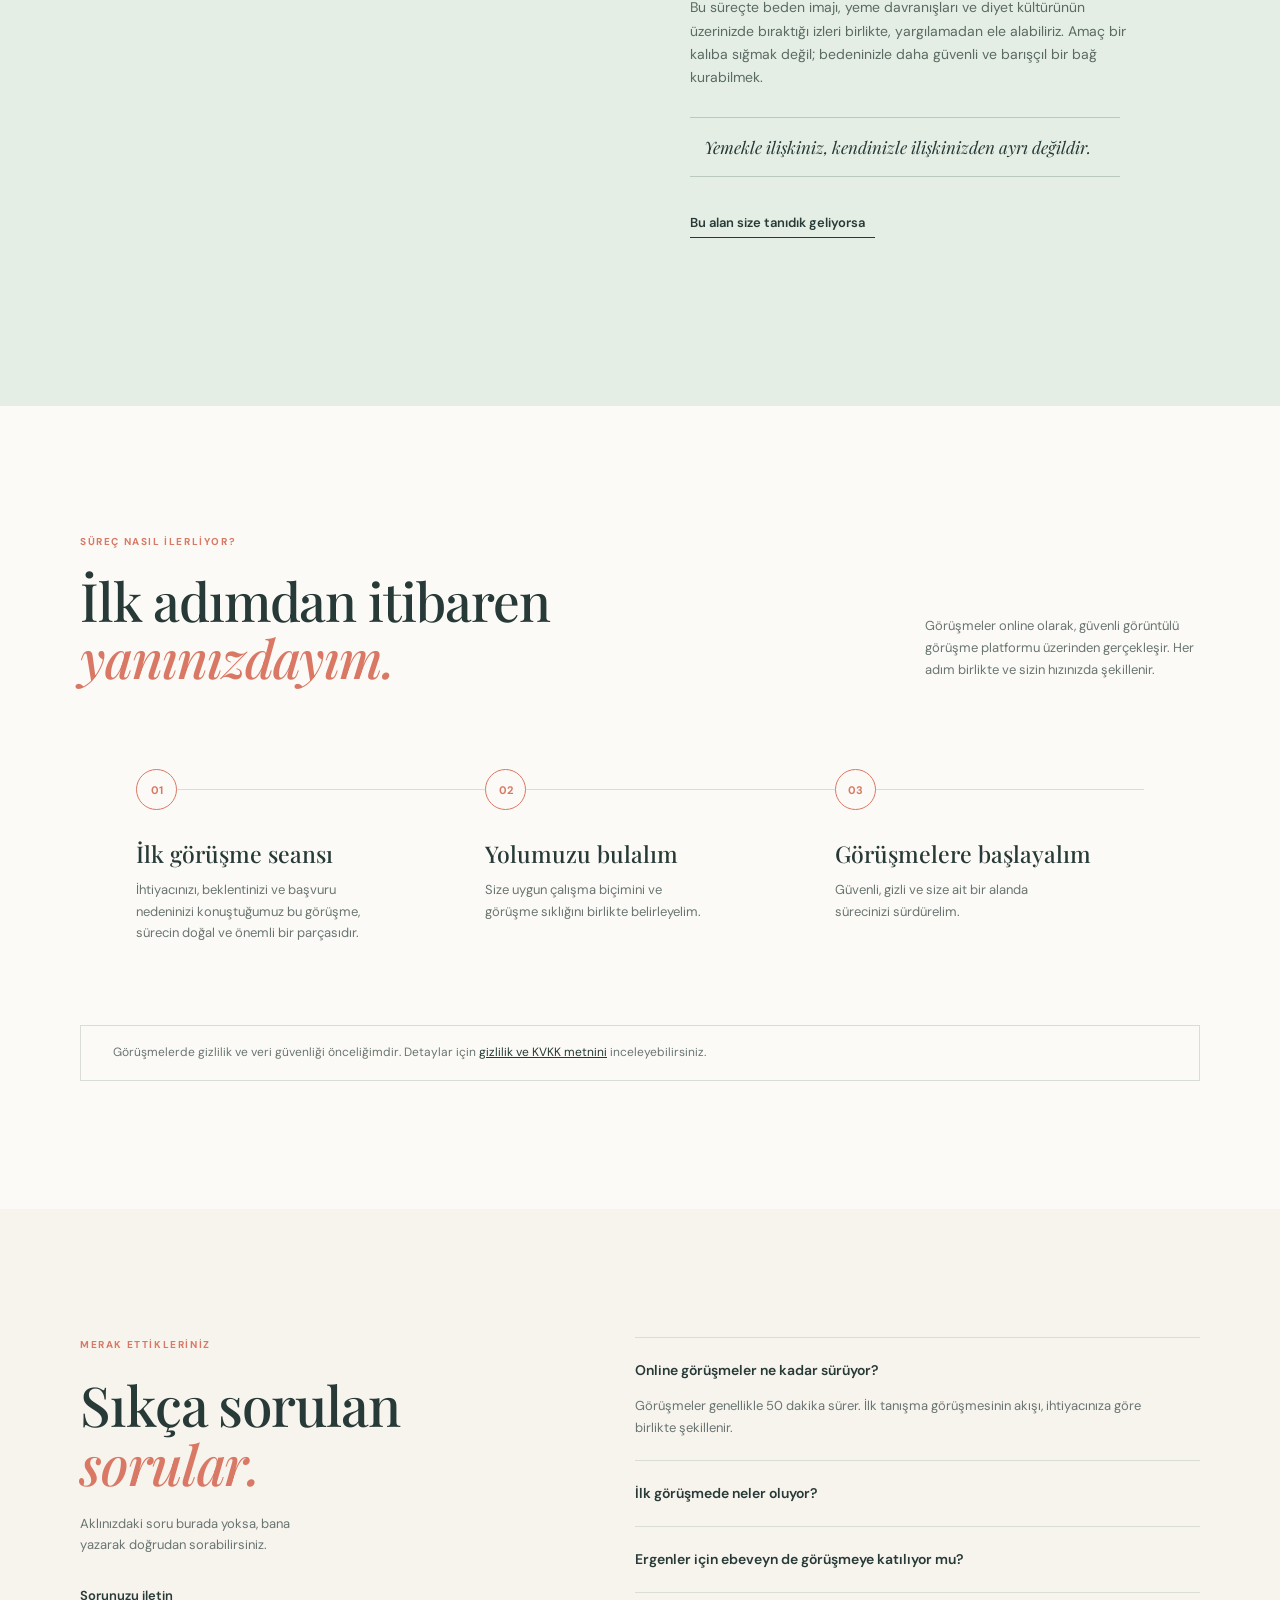
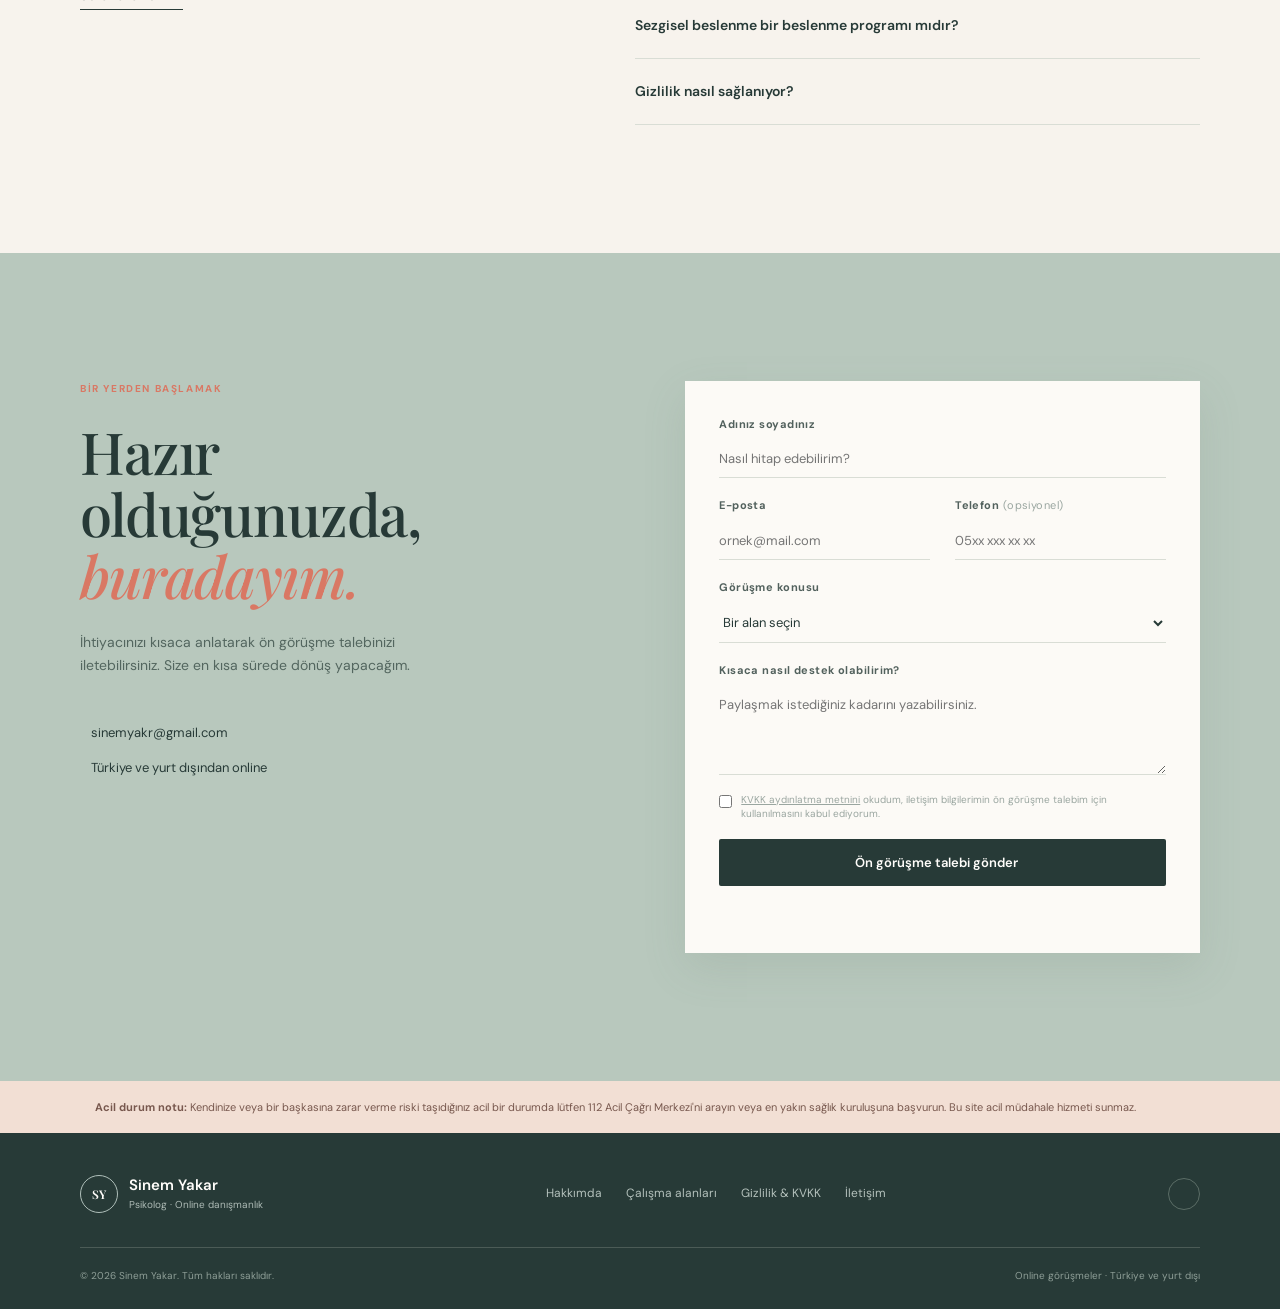
==== commit ebcede80: "Add files via upload" ====
--- a/index.html
+++ b/index.html
@@ -10,6 +10,14 @@
   <link rel="preconnect" href="https://fonts.gstatic.com" crossorigin>
   <link href="https://fonts.googleapis.com/css2?family=DM+Sans:wght@400;500;600;700&family=Playfair+Display:wght@500;600&display=swap" rel="stylesheet">
   <link rel="stylesheet" href="styles.css">
+  <style>
+    @media (min-width: 901px) {
+      .intro-grid { grid-template-columns: 120px 280px minmax(0, 1fr) !important; gap: 36px !important; align-items: start !important; }
+      .intro .credentials { grid-column: 2 / -1 !important; display: grid !important; grid-template-columns: repeat(3, minmax(0, 1fr)) !important; gap: 34px !important; width: auto !important; padding: 30px 0 0 !important; border-left: 0 !important; border-top: 1px solid var(--line) !important; }
+      .intro .credential { min-width: 0 !important; }
+      .intro .credential p { max-width: 220px !important; }
+    }
+  </style>
   <script src="https://unpkg.com/lucide@latest"></script>
 </head>
 <body>
--- a/styles.css
+++ b/styles.css
@@ -1,3 +1,13 @@
+@media(min-width:901px){html body main section.intro.section-pad div.container.intro-grid{grid-template-columns:120px 280px minmax(0,1fr)!important;gap:36px!important;align-items:start!important}html body main section.intro.section-pad .credentials{grid-column:2 / -1!important;display:grid!important;grid-template-columns:repeat(3,minmax(0,1fr))!important;gap:34px!important;width:auto!important;padding:30px 0 0!important;border-left:0!important;border-top:1px solid var(--line)!important}html body main section.intro.section-pad .credential{min-width:0!important}html body main section.intro.section-pad .credential p{max-width:220px!important}}
+@media(min-width:901px){html body main section.intro div.container.intro-grid{grid-template-columns:120px 280px minmax(0,1fr)!important;gap:36px!important;align-items:start!important}html body main section.intro .credentials{grid-column:2 / -1!important;display:grid!important;grid-template-columns:repeat(3,minmax(0,1fr))!important;gap:34px!important;width:auto!important;padding:30px 0 0!important;border-left:0!important;border-top:1px solid var(--line)!important}html body main section.intro .credential{min-width:0!important}html body main section.intro .credential p{max-width:220px!important}}
+html body main section.intro div.container.intro-grid{grid-template-columns:120px 220px minmax(0,1fr) 250px!important;gap:32px!important;align-items:start!important}html body main section.intro .credentials{width:100%!important;min-width:0!important;display:flex!important;flex-direction:column!important;gap:30px!important;padding-left:28px!important}.credentials .credential strong{font-size:15px}.credentials .credential p{font-size:13px;max-width:190px}@media(max-width:900px){html body main section.intro div.container.intro-grid{grid-template-columns:1fr!important;gap:45px!important}html body main section.intro .credentials{padding-left:0!important;border-left:0!important;border-top:1px solid var(--line);padding-top:30px!important;display:grid!important;grid-template-columns:repeat(3,minmax(0,1fr))!important;gap:20px!important}.credentials .credential p{max-width:none}}@media(max-width:560px){html body main section.intro .credentials{grid-template-columns:1fr!important}}
+html body main section.hero .hero-text{max-width:1120px!important;width:min(1120px,calc(100% - 64px))!important;padding-right:470px!important;margin-left:auto!important;margin-right:auto!important}html body main section.hero h1{max-width:560px!important;font-size:clamp(43px,4.5vw,66px)!important}html body main section.hero .hero-copy{max-width:430px!important}@media(max-width:900px){html body main section.hero .hero-text{padding-right:330px!important;width:min(100% - 40px,640px)!important}}@media(max-width:560px){html body main section.hero .hero-text{width:calc(100% - 36px)!important;max-width:none!important;padding-right:0!important}html body main section.hero h1{font-size:47px!important}}
+html body main section.hero div.hero-visual{position:absolute!important;top:145px!important;left:auto!important;right:8%!important;width:min(34vw,430px)!important;height:470px!important;margin:0!important;transform:none!important}@media(max-width:900px){html body main section.hero div.hero-visual{top:405px!important;right:5%!important;width:300px!important;height:350px!important}}@media(max-width:560px){html body main section.hero div.hero-visual{position:relative!important;top:auto!important;left:auto!important;right:auto!important;width:250px!important;height:285px!important;margin:58px auto 0!important;transform:none!important}}
+.hero .hero-visual{position:absolute!important;top:145px!important;left:auto!important;right:8%!important;width:min(34vw,430px)!important;height:470px!important;margin:0!important;transform:none!important}@media(max-width:900px){.hero .hero-visual{top:405px!important;right:5%!important;width:300px!important;height:350px!important}}@media(max-width:560px){.hero .hero-visual{position:relative!important;top:auto!important;left:auto!important;right:auto!important;width:250px!important;height:285px!important;margin:58px auto 0!important;transform:none!important}}
+/* Final hero image positioning: one stable rule for both layouts. */
+.hero .hero-visual{position:absolute!important;top:145px!important;left:auto!important;right:8%!important;width:min(34vw,430px)!important;height:470px!important;margin:0!important;transform:none!important}
+@media(max-width:900px){.hero .hero-visual{top:405px!important;right:5%!important;width:300px!important;height:350px!important}}
+@media(max-width:560px){.hero .hero-visual{position:relative!important;top:auto!important;left:auto!important;right:auto!important;width:250px!important;height:285px!important;margin:58px auto 0!important;transform:none!important}}
 @media(max-width:560px){main section.hero .hero-visual{position:relative!important;left:0!important;right:auto!important;transform:none!important;margin:58px auto 0!important}}
 @media(max-width:560px){.hero .hero-visual{left:0!important;right:auto!important;margin-left:calc((100% - 250px)/2)!important;margin-right:0!important;transform:none!important}}
 @media(max-width:560px){.hero .hero-visual{left:50%!important;right:auto!important;margin:58px 0 0!important;transform:translateX(-50%)!important}}
